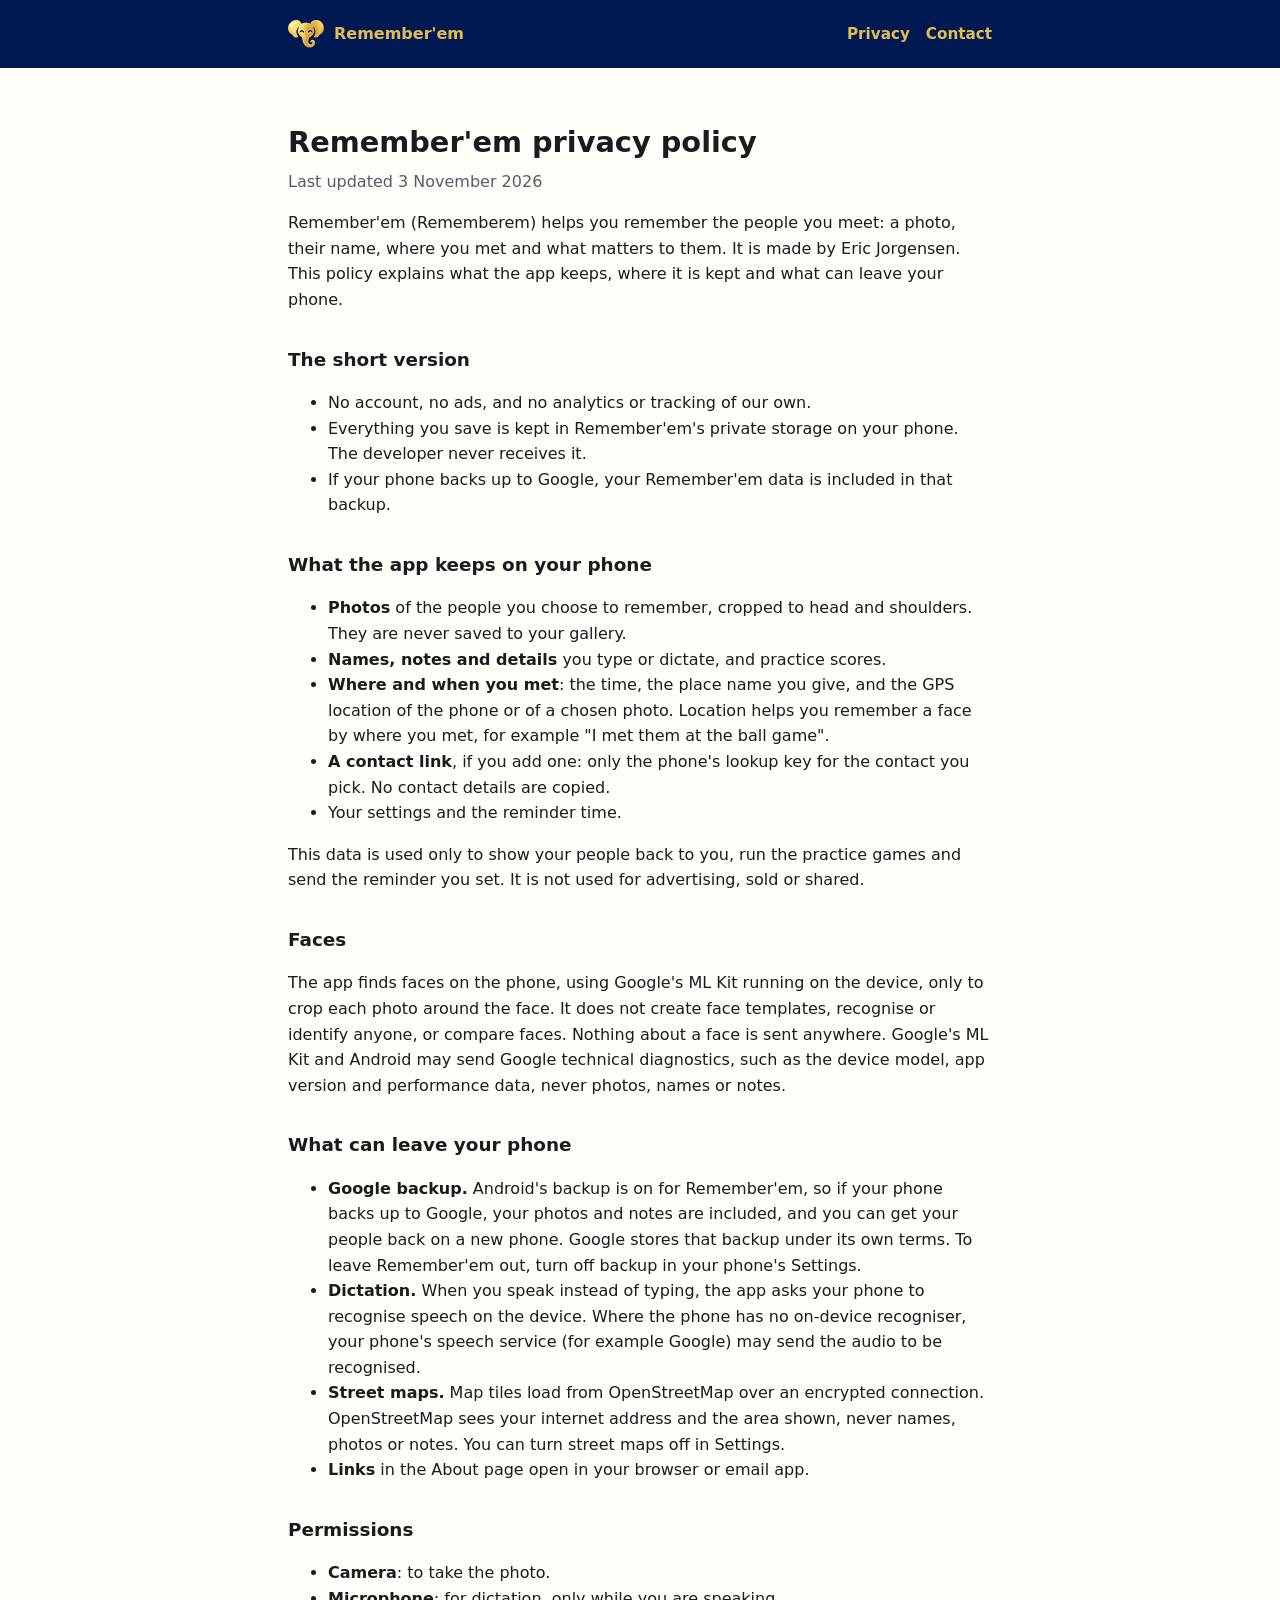
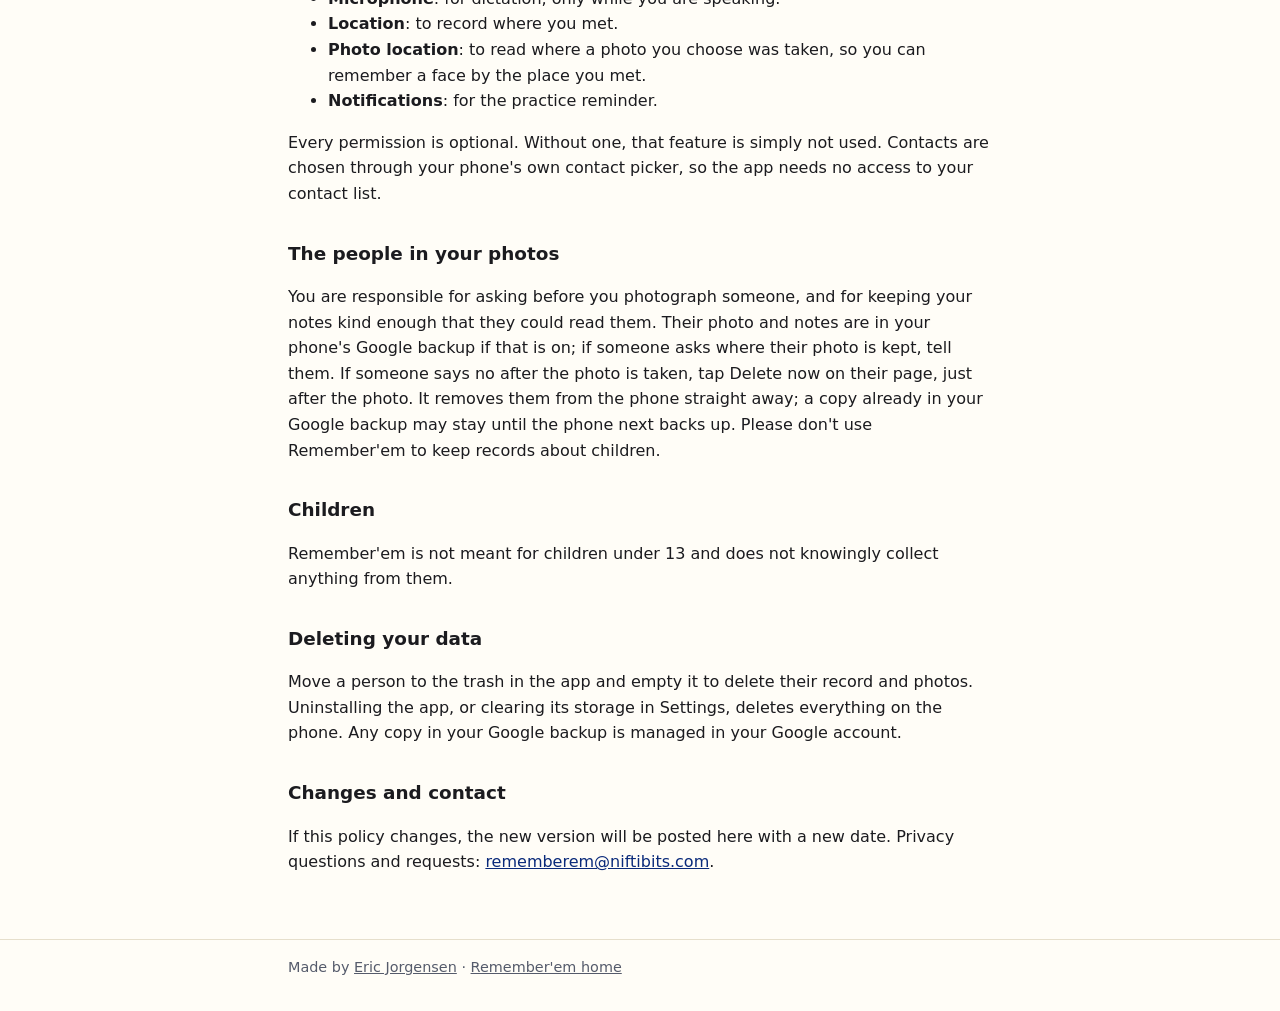
==== site/privacy.html @ 1df14024 "Play Store fixes rounds 1-2, ship check, money pass, website Prepares Rememberem for a first Play St" ====
<!doctype html>
<html lang="en">
<head>
<meta charset="utf-8">
<meta name="viewport" content="width=device-width, initial-scale=1">
<title>Remember'em privacy policy</title>
<link rel="icon" href="images/favicon.png">
<link rel="stylesheet" href="style.css">
</head>
<body>
<header class="site">
  <div class="wrap">
    <a class="brand" href="./"><img src="images/favicon.png" alt="">Remember'em</a>
    <nav>
      <a href="privacy.html">Privacy</a>
      <a href="mailto:rememberem@niftibits.com">Contact</a>
    </nav>
  </div>
</header>

<main class="policy">
<div class="wrap">
<h1>Remember'em privacy policy</h1>
<p class="updated">Last updated 3 November 2026</p>

<p>Remember'em (Rememberem) helps you remember the people you meet: a photo,
their name, where you met and what matters to them. It is made by Eric
Jorgensen. This policy explains what the app keeps, where it is kept and what
can leave your phone.</p>

<h2>The short version</h2>
<ul>
  <li>No account, no ads, and no analytics or tracking of our own.</li>
  <li>Everything you save is kept in Remember'em's private storage on your
    phone. The developer never receives it.</li>
  <li>If your phone backs up to Google, your Remember'em data is included in
    that backup.</li>
</ul>

<h2>What the app keeps on your phone</h2>
<ul>
  <li><strong>Photos</strong> of the people you choose to remember, cropped
    to head and shoulders. They are never saved to your gallery.</li>
  <li><strong>Names, notes and details</strong> you type or dictate, and
    practice scores.</li>
  <li><strong>Where and when you met</strong>: the time, the place name you
    give, and the GPS location of the phone or of a chosen photo. Location
    helps you remember a face by where you met, for example "I met them at
    the ball game".</li>
  <li><strong>A contact link</strong>, if you add one: only the phone's
    lookup key for the contact you pick. No contact details are copied.</li>
  <li>Your settings and the reminder time.</li>
</ul>
<p>This data is used only to show your people back to you, run the practice
games and send the reminder you set. It is not used for advertising, sold or
shared.</p>

<h2>Faces</h2>
<p>The app finds faces on the phone, using Google's ML Kit running on the
device, only to crop each photo around the face. It does not create face
templates, recognise or identify anyone, or compare faces. Nothing about a
face is sent anywhere. Google's ML Kit and Android may send Google technical
diagnostics, such as the device model, app version and performance data,
never photos, names or notes.</p>

<h2>What can leave your phone</h2>
<ul>
  <li><strong>Google backup.</strong> Android's backup is on for Remember'em,
    so if your phone backs up to Google, your photos and notes are included,
    and you can get your people back on a new phone. Google stores that
    backup under its own terms. To leave Remember'em out, turn off backup in
    your phone's Settings.</li>
  <li><strong>Dictation.</strong> When you speak instead of typing, the app
    asks your phone to recognise speech on the device. Where the phone has
    no on-device recogniser, your phone's speech service (for example
    Google) may send the audio to be recognised.</li>
  <li><strong>Street maps.</strong> Map tiles load from OpenStreetMap over an
    encrypted connection. OpenStreetMap sees your internet address and the
    area shown, never names, photos or notes. You can turn street maps off
    in Settings.</li>
  <li><strong>Links</strong> in the About page open in your browser or email
    app.</li>
</ul>

<h2>Permissions</h2>
<ul>
  <li><strong>Camera</strong>: to take the photo.</li>
  <li><strong>Microphone</strong>: for dictation, only while you are
    speaking.</li>
  <li><strong>Location</strong>: to record where you met.</li>
  <li><strong>Photo location</strong>: to read where a photo you choose was
    taken, so you can remember a face by the place you met.</li>
  <li><strong>Notifications</strong>: for the practice reminder.</li>
</ul>
<p>Every permission is optional. Without one, that feature is simply not
used. Contacts are chosen through your phone's own contact picker, so the
app needs no access to your contact list.</p>

<h2>The people in your photos</h2>
<p>You are responsible for asking before you photograph someone, and for
keeping your notes kind enough that they could read them. Their photo and
notes are in your phone's Google backup if that is on; if someone asks where
their photo is kept, tell them. If someone says no after the photo is taken,
tap Delete now on their page, just after the photo. It removes them from
the phone straight away; a copy already in your Google backup may stay
until the phone next backs up. Please don't use Remember'em
to keep records about children.</p>

<h2>Children</h2>
<p>Remember'em is not meant for children under 13 and does not knowingly
collect anything from them.</p>

<h2>Deleting your data</h2>
<p>Move a person to the trash in the app and empty it to delete their
record and photos. Uninstalling the app, or clearing its storage in
Settings, deletes everything on the phone. Any copy in your Google backup is
managed in your Google account.</p>

<h2>Changes and contact</h2>
<p>If this policy changes, the new version will be posted here with a new
date. Privacy questions and requests:
<a href="mailto:rememberem@niftibits.com">rememberem@niftibits.com</a>.</p>
</div>
</main>

<footer>
  <div class="wrap">
    Made by <a href="https://ericjorgensen.com">Eric Jorgensen</a> ·
    <a href="./">Remember'em home</a>
  </div>
</footer>
</body>
</html>
---- site/style.css ----
:root {
  --navy: #0a2a7a;
  --deep-navy: #001952;
  --gold: #e4bc52;
  --pale-gold: #fff3d6;
  --text: #1b1b1f;
  --muted: #555b6b;
  --page: #fffdf7;
  --card: #ffffff;
  --rule: #e6dfcc;
  --link: #0a2a7a;
}

@media (prefers-color-scheme: dark) {
  :root {
    --text: #ecebe6;
    --muted: #b2b5c0;
    --page: #0d1220;
    --card: #151c2e;
    --rule: #2a3350;
    --link: #f0cf74;
  }
}

* { box-sizing: border-box; }

body {
  margin: 0;
  font-family: system-ui, -apple-system, "Segoe UI", Roboto, sans-serif;
  line-height: 1.6;
  color: var(--text);
  background: var(--page);
}

a { color: var(--link); }

.wrap { max-width: 46rem; margin: 0 auto; padding: 0 16px; }

header.site {
  background: var(--deep-navy);
  color: var(--pale-gold);
}
header.site .wrap {
  display: flex;
  flex-wrap: wrap;
  align-items: center;
  gap: 12px;
  padding-top: 12px;
  padding-bottom: 12px;
}
header.site a { color: var(--gold); text-decoration: none; font-weight: 600; }
header.site .brand { display: inline-flex; align-items: center; gap: 10px; }
header.site img { width: 36px; height: 36px; }
header.site nav { margin-left: auto; display: flex; gap: 16px; font-size: .95rem; }
header.site nav a { min-height: 44px; display: inline-flex; align-items: center; }

.hero {
  background: var(--navy);
  color: var(--pale-gold);
  text-align: center;
  padding: 40px 0 48px;
}
.hero img {
  width: 200px;
  height: 200px;
  border-radius: 28px;
  box-shadow: 0 8px 24px rgba(0, 0, 0, .35);
}
.hero h1 { color: var(--gold); font-size: 2.4rem; margin: 24px 0 4px; letter-spacing: .01em; }
.hero p { font-size: 1.2rem; margin: 0; }
.hero .soon { margin-top: 20px; font-size: .95rem; opacity: .85; }

main { padding: 32px 0 48px; }
main h2 { font-size: 1.3rem; margin: 32px 0 8px; }
main h2:first-child { margin-top: 0; }

.steps { display: grid; gap: 12px; grid-template-columns: 1fr; padding: 0; list-style: none; }
@media (min-width: 640px) { .steps { grid-template-columns: repeat(3, 1fr); } }
.steps li {
  background: var(--card);
  border: 1px solid var(--rule);
  border-radius: 12px;
  padding: 16px;
}
.steps strong { display: block; margin-bottom: 4px; }

.note {
  border-left: 4px solid var(--gold);
  background: var(--card);
  padding: 12px 16px;
  border-radius: 0 8px 8px 0;
}

footer {
  border-top: 1px solid var(--rule);
  color: var(--muted);
  font-size: .9rem;
  padding: 16px 0 32px;
}
footer a { color: var(--muted); }

/* Policy pages */
.policy h1 { font-size: 1.8rem; margin-bottom: .2rem; }
.policy .updated { color: var(--muted); margin-top: 0; }
.policy h2 { font-size: 1.15rem; margin-top: 2rem; }
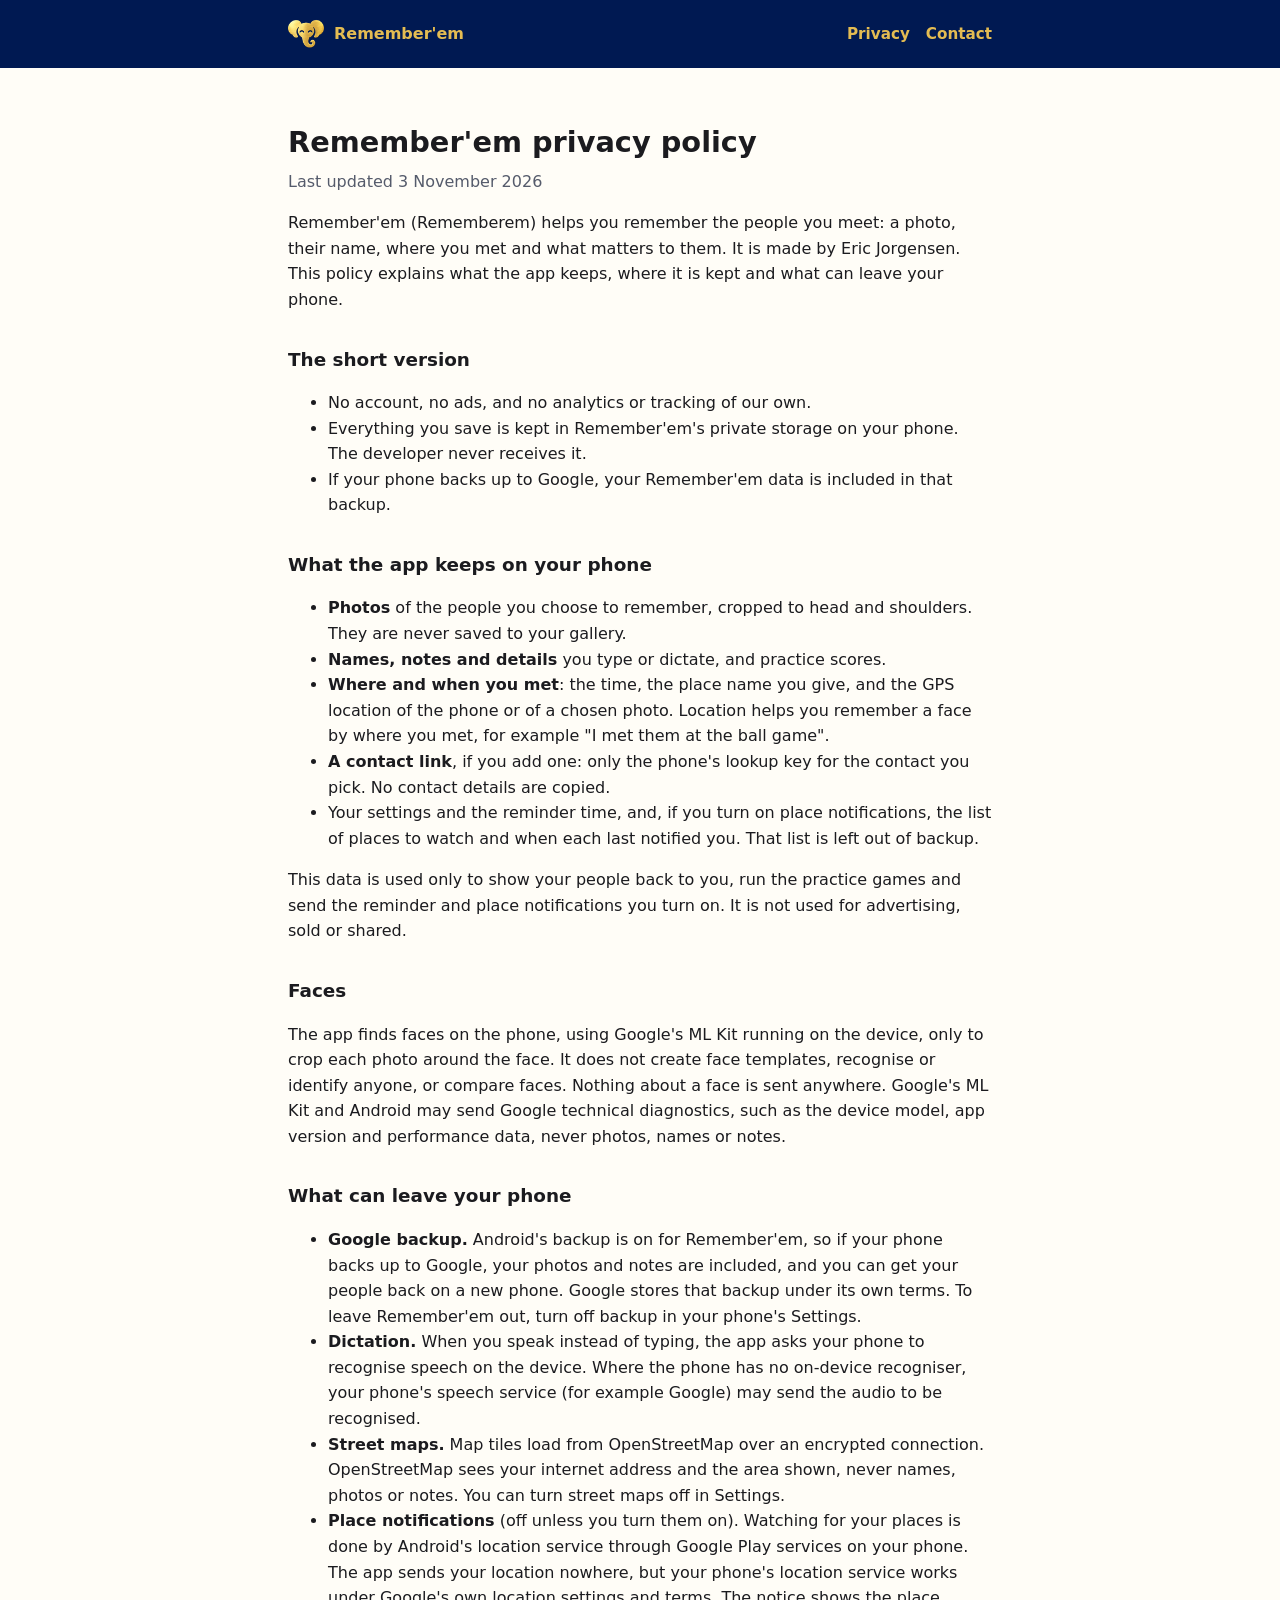
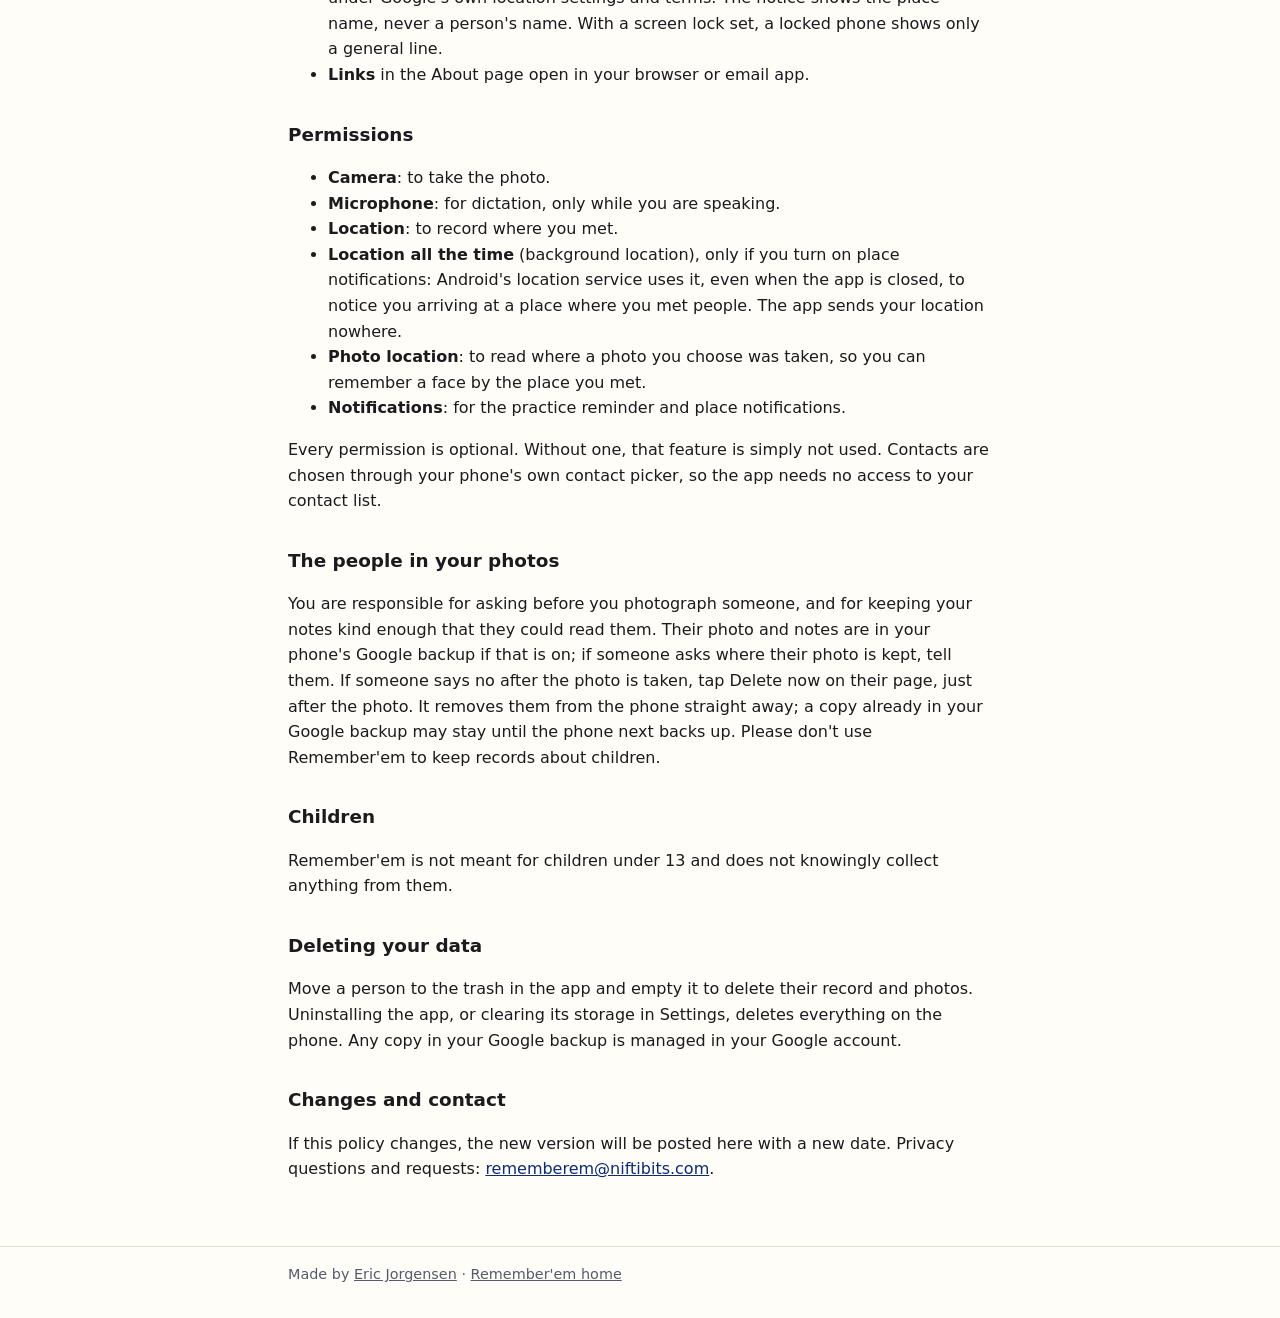
==== commit f5bec9d8: "Story 21: place notifications on arrival (Android) Adds an opt-in notice when Fred arrives at a plac" ====
--- a/site/privacy.html
+++ b/site/privacy.html
@@ -49,10 +49,13 @@
     the ball game".</li>
   <li><strong>A contact link</strong>, if you add one: only the phone's
     lookup key for the contact you pick. No contact details are copied.</li>
-  <li>Your settings and the reminder time.</li>
+  <li>Your settings and the reminder time, and, if you turn on place
+    notifications, the list of places to watch and when each last notified
+    you. That list is left out of backup.</li>
 </ul>
 <p>This data is used only to show your people back to you, run the practice
-games and send the reminder you set. It is not used for advertising, sold or
+games and send the reminder and place notifications you turn on. It is not
+used for advertising, sold or
 shared.</p>
 
 <h2>Faces</h2>
@@ -78,6 +81,13 @@
     encrypted connection. OpenStreetMap sees your internet address and the
     area shown, never names, photos or notes. You can turn street maps off
     in Settings.</li>
+  <li><strong>Place notifications</strong> (off unless you turn them on).
+    Watching for your places is done by Android's location service through
+    Google Play services on your phone. The app sends your location nowhere,
+    but your phone's location service works under Google's own location
+    settings and terms. The notice shows the place name, never a person's
+    name. With a screen lock set, a locked phone shows only a general
+    line.</li>
   <li><strong>Links</strong> in the About page open in your browser or email
     app.</li>
 </ul>
@@ -88,9 +98,14 @@
   <li><strong>Microphone</strong>: for dictation, only while you are
     speaking.</li>
   <li><strong>Location</strong>: to record where you met.</li>
+  <li><strong>Location all the time</strong> (background location), only if
+    you turn on place notifications: Android's location service uses it,
+    even when the app is closed, to notice you arriving at a place where you
+    met people. The app sends your location nowhere.</li>
   <li><strong>Photo location</strong>: to read where a photo you choose was
     taken, so you can remember a face by the place you met.</li>
-  <li><strong>Notifications</strong>: for the practice reminder.</li>
+  <li><strong>Notifications</strong>: for the practice reminder and place
+    notifications.</li>
 </ul>
 <p>Every permission is optional. Without one, that feature is simply not
 used. Contacts are chosen through your phone's own contact picker, so the
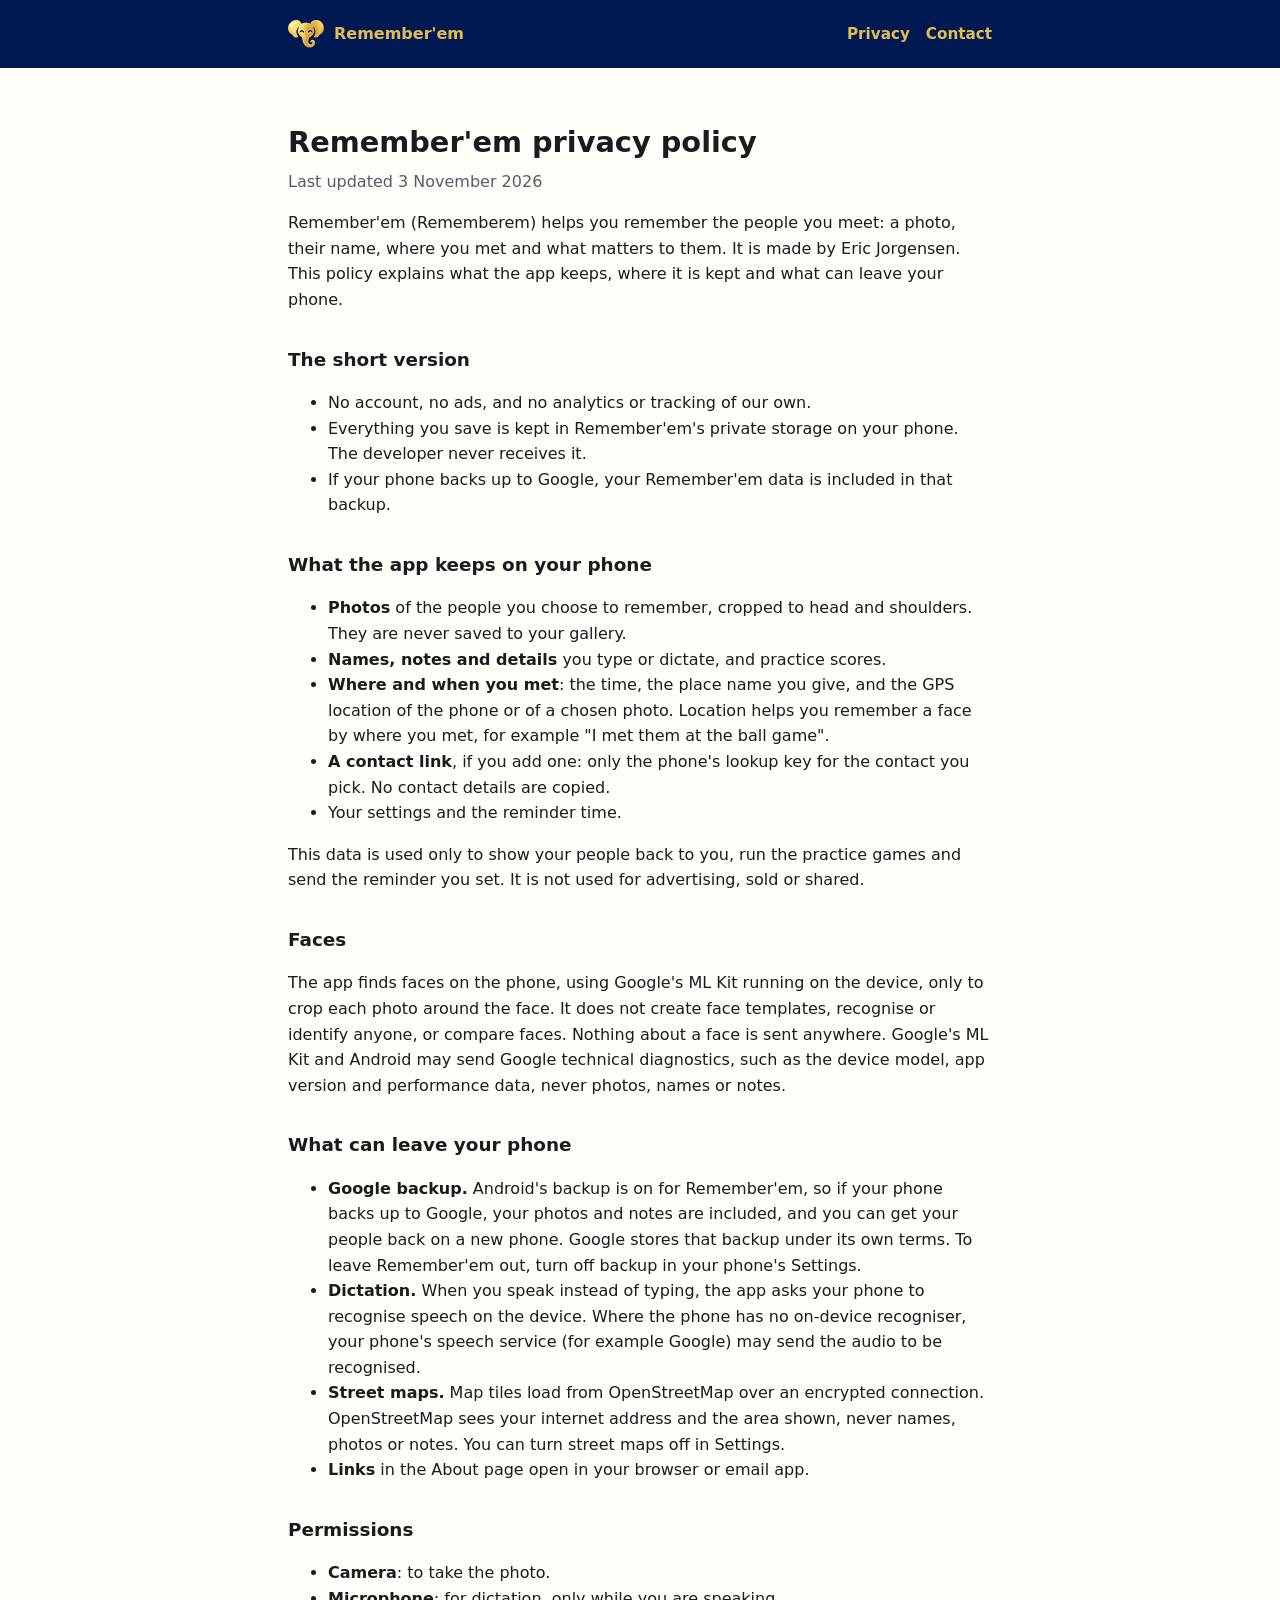
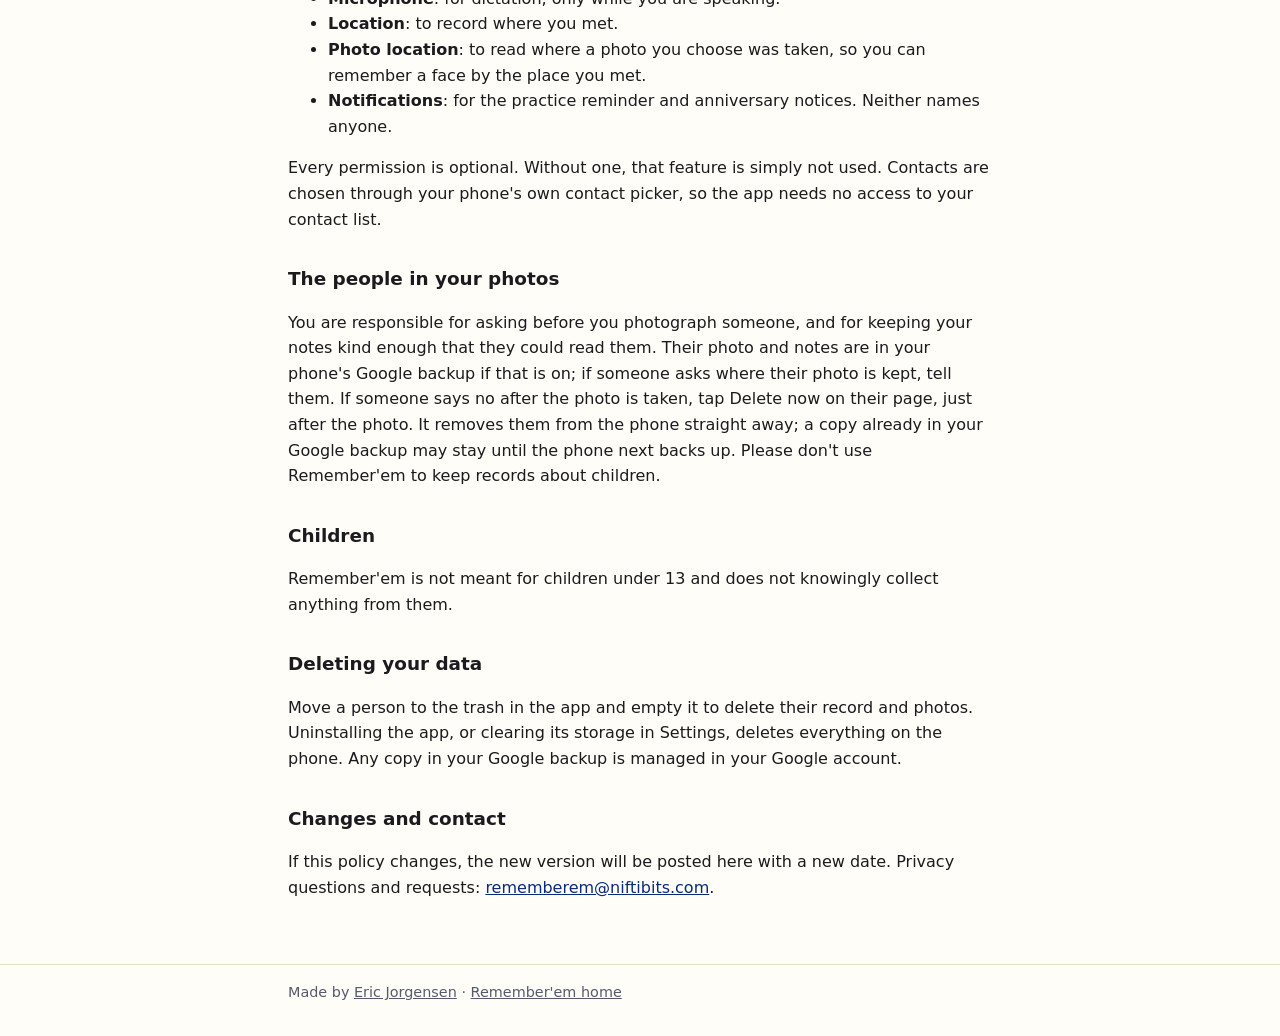
==== commit b202772b: "Story 21: anniversary notices Every day with an anniversary in the coming week (that day to a week l" ====
--- a/site/privacy.html
+++ b/site/privacy.html
@@ -49,13 +49,10 @@
     the ball game".</li>
   <li><strong>A contact link</strong>, if you add one: only the phone's
     lookup key for the contact you pick. No contact details are copied.</li>
-  <li>Your settings and the reminder time, and, if you turn on place
-    notifications, the list of places to watch and when each last notified
-    you. That list is left out of backup.</li>
+  <li>Your settings and the reminder time.</li>
 </ul>
 <p>This data is used only to show your people back to you, run the practice
-games and send the reminder and place notifications you turn on. It is not
-used for advertising, sold or
+games and send the reminder you set. It is not used for advertising, sold or
 shared.</p>
 
 <h2>Faces</h2>
@@ -81,13 +78,6 @@
     encrypted connection. OpenStreetMap sees your internet address and the
     area shown, never names, photos or notes. You can turn street maps off
     in Settings.</li>
-  <li><strong>Place notifications</strong> (off unless you turn them on).
-    Watching for your places is done by Android's location service through
-    Google Play services on your phone. The app sends your location nowhere,
-    but your phone's location service works under Google's own location
-    settings and terms. The notice shows the place name, never a person's
-    name. With a screen lock set, a locked phone shows only a general
-    line.</li>
   <li><strong>Links</strong> in the About page open in your browser or email
     app.</li>
 </ul>
@@ -98,14 +88,10 @@
   <li><strong>Microphone</strong>: for dictation, only while you are
     speaking.</li>
   <li><strong>Location</strong>: to record where you met.</li>
-  <li><strong>Location all the time</strong> (background location), only if
-    you turn on place notifications: Android's location service uses it,
-    even when the app is closed, to notice you arriving at a place where you
-    met people. The app sends your location nowhere.</li>
   <li><strong>Photo location</strong>: to read where a photo you choose was
     taken, so you can remember a face by the place you met.</li>
-  <li><strong>Notifications</strong>: for the practice reminder and place
-    notifications.</li>
+  <li><strong>Notifications</strong>: for the practice reminder and
+    anniversary notices. Neither names anyone.</li>
 </ul>
 <p>Every permission is optional. Without one, that feature is simply not
 used. Contacts are chosen through your phone's own contact picker, so the
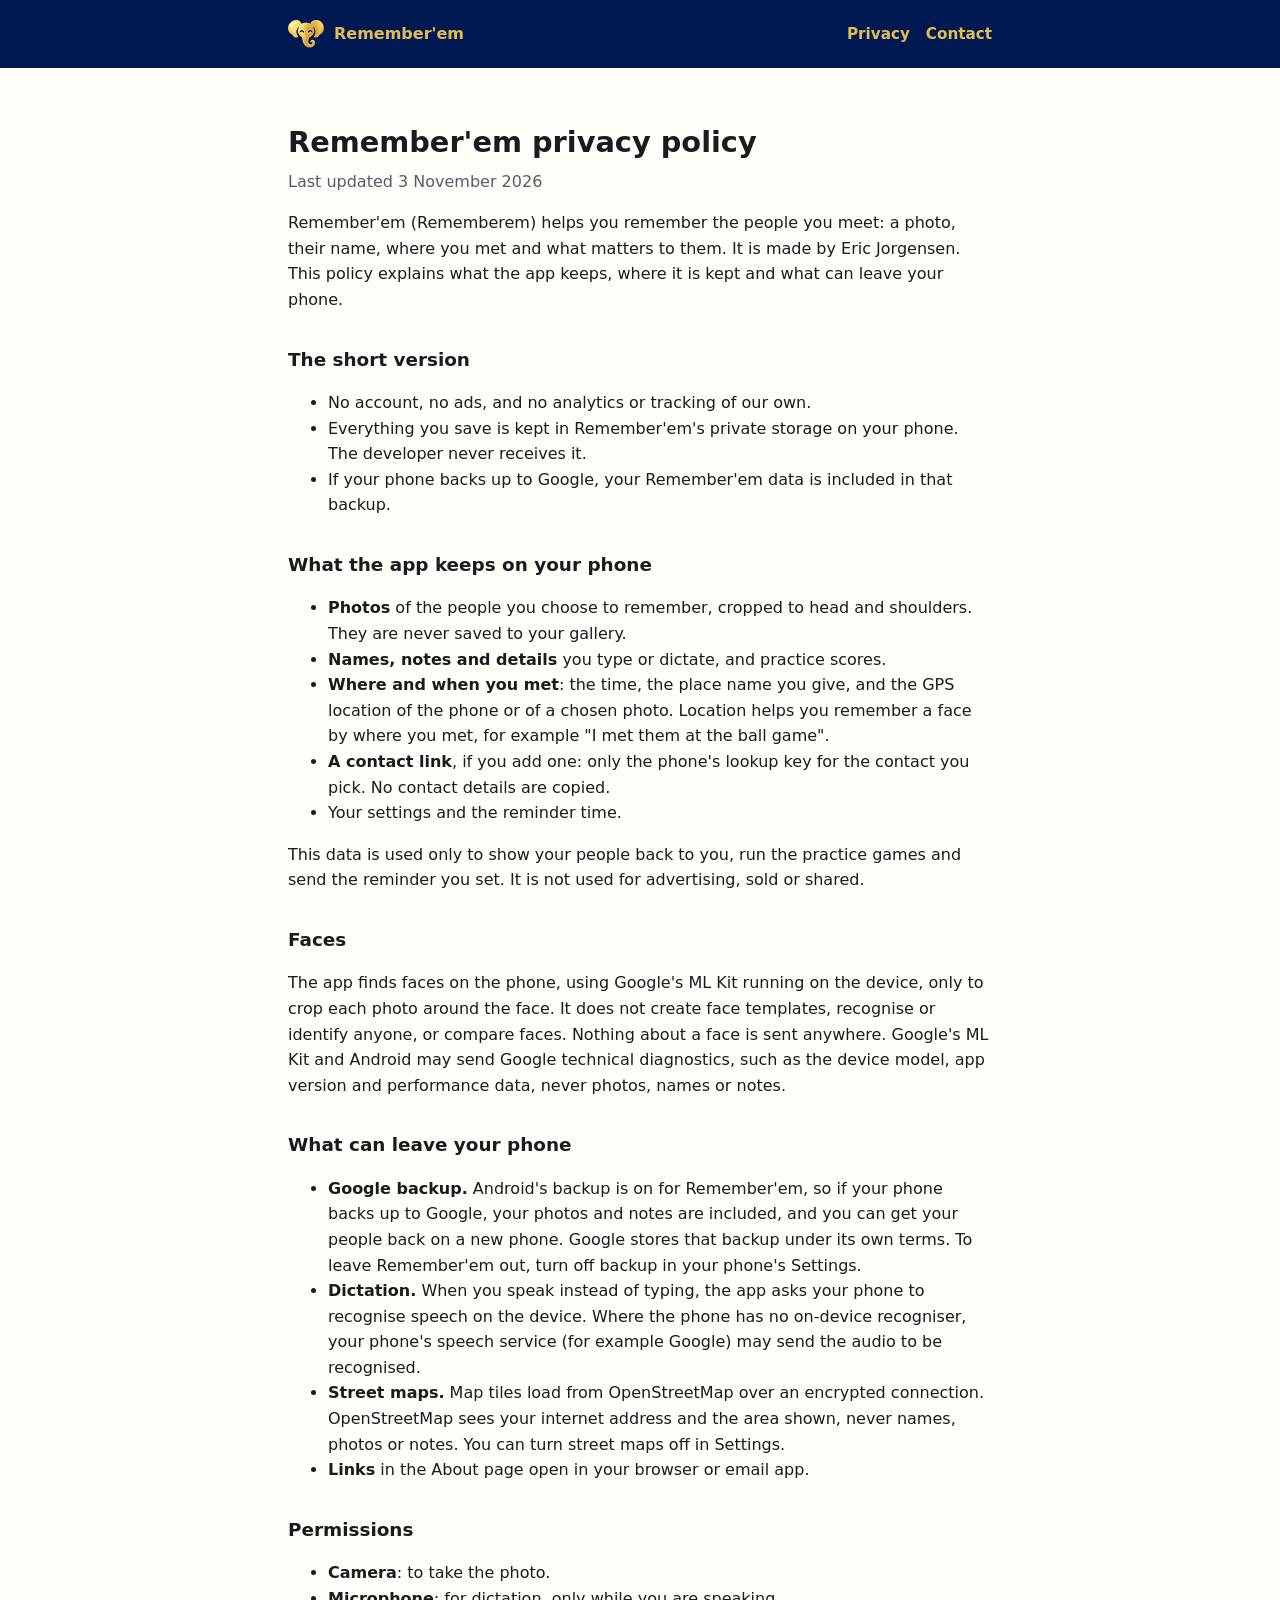
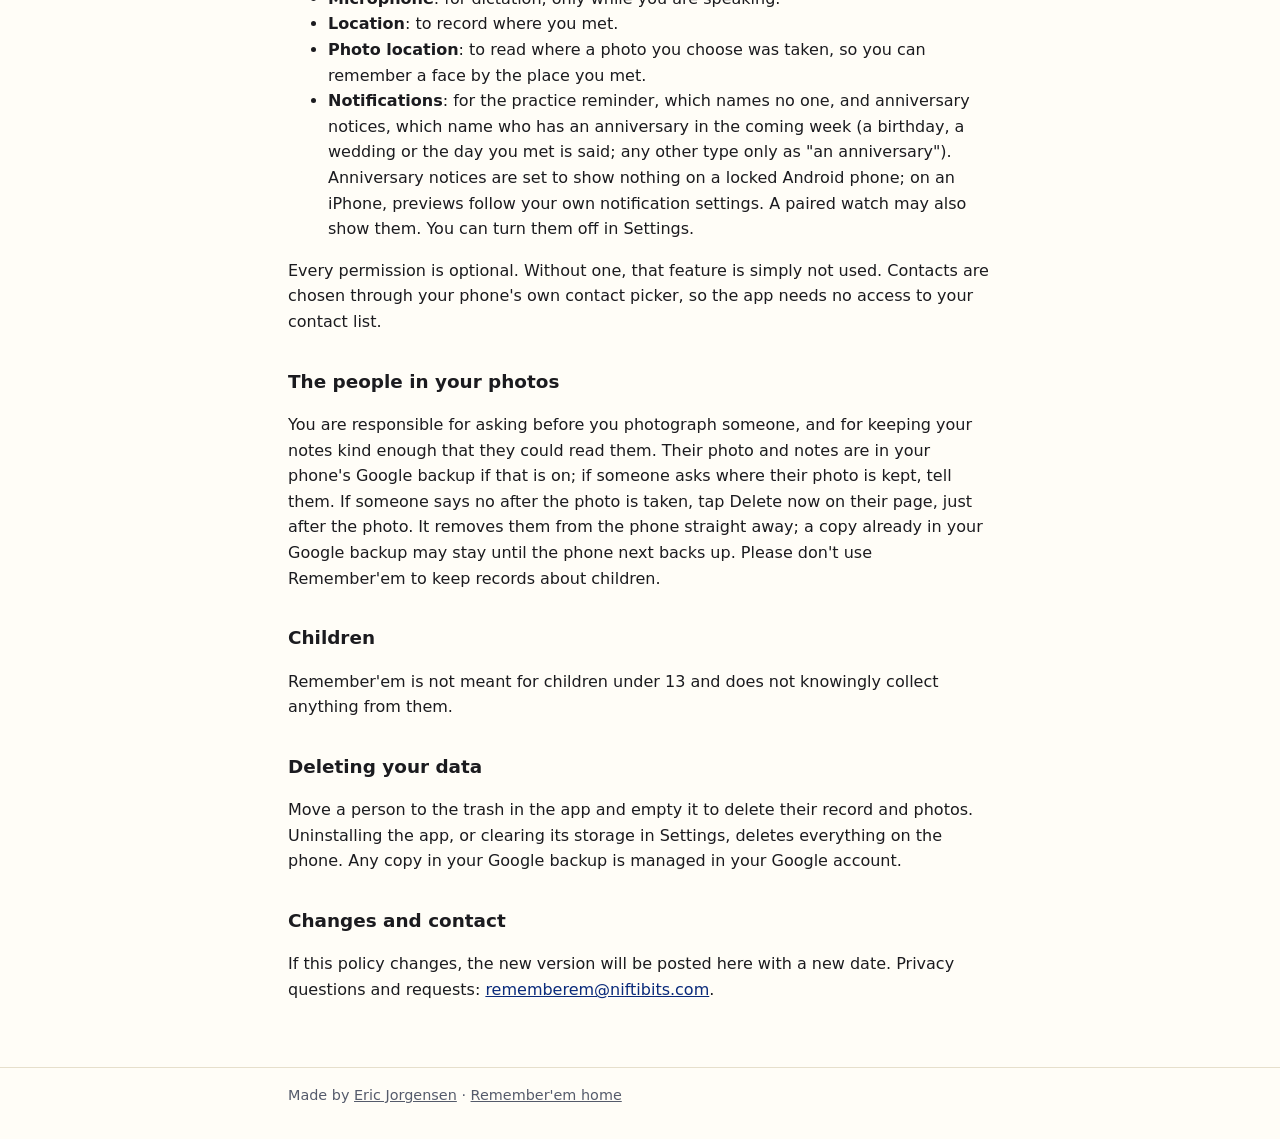
==== commit 4b4e55e6: "Story 29: anniversary notices name people; debug controls on About Anniversary notices now say who, " ====
--- a/site/privacy.html
+++ b/site/privacy.html
@@ -90,8 +90,13 @@
   <li><strong>Location</strong>: to record where you met.</li>
   <li><strong>Photo location</strong>: to read where a photo you choose was
     taken, so you can remember a face by the place you met.</li>
-  <li><strong>Notifications</strong>: for the practice reminder and
-    anniversary notices. Neither names anyone.</li>
+  <li><strong>Notifications</strong>: for the practice reminder, which
+    names no one, and anniversary notices, which name who has an
+    anniversary in the coming week (a birthday, a wedding or the day you met
+    is said; any other type only as "an anniversary"). Anniversary notices
+    are set to show nothing on a locked Android phone; on an iPhone,
+    previews follow your own notification settings. A paired watch may also
+    show them. You can turn them off in Settings.</li>
 </ul>
 <p>Every permission is optional. Without one, that feature is simply not
 used. Contacts are chosen through your phone's own contact picker, so the
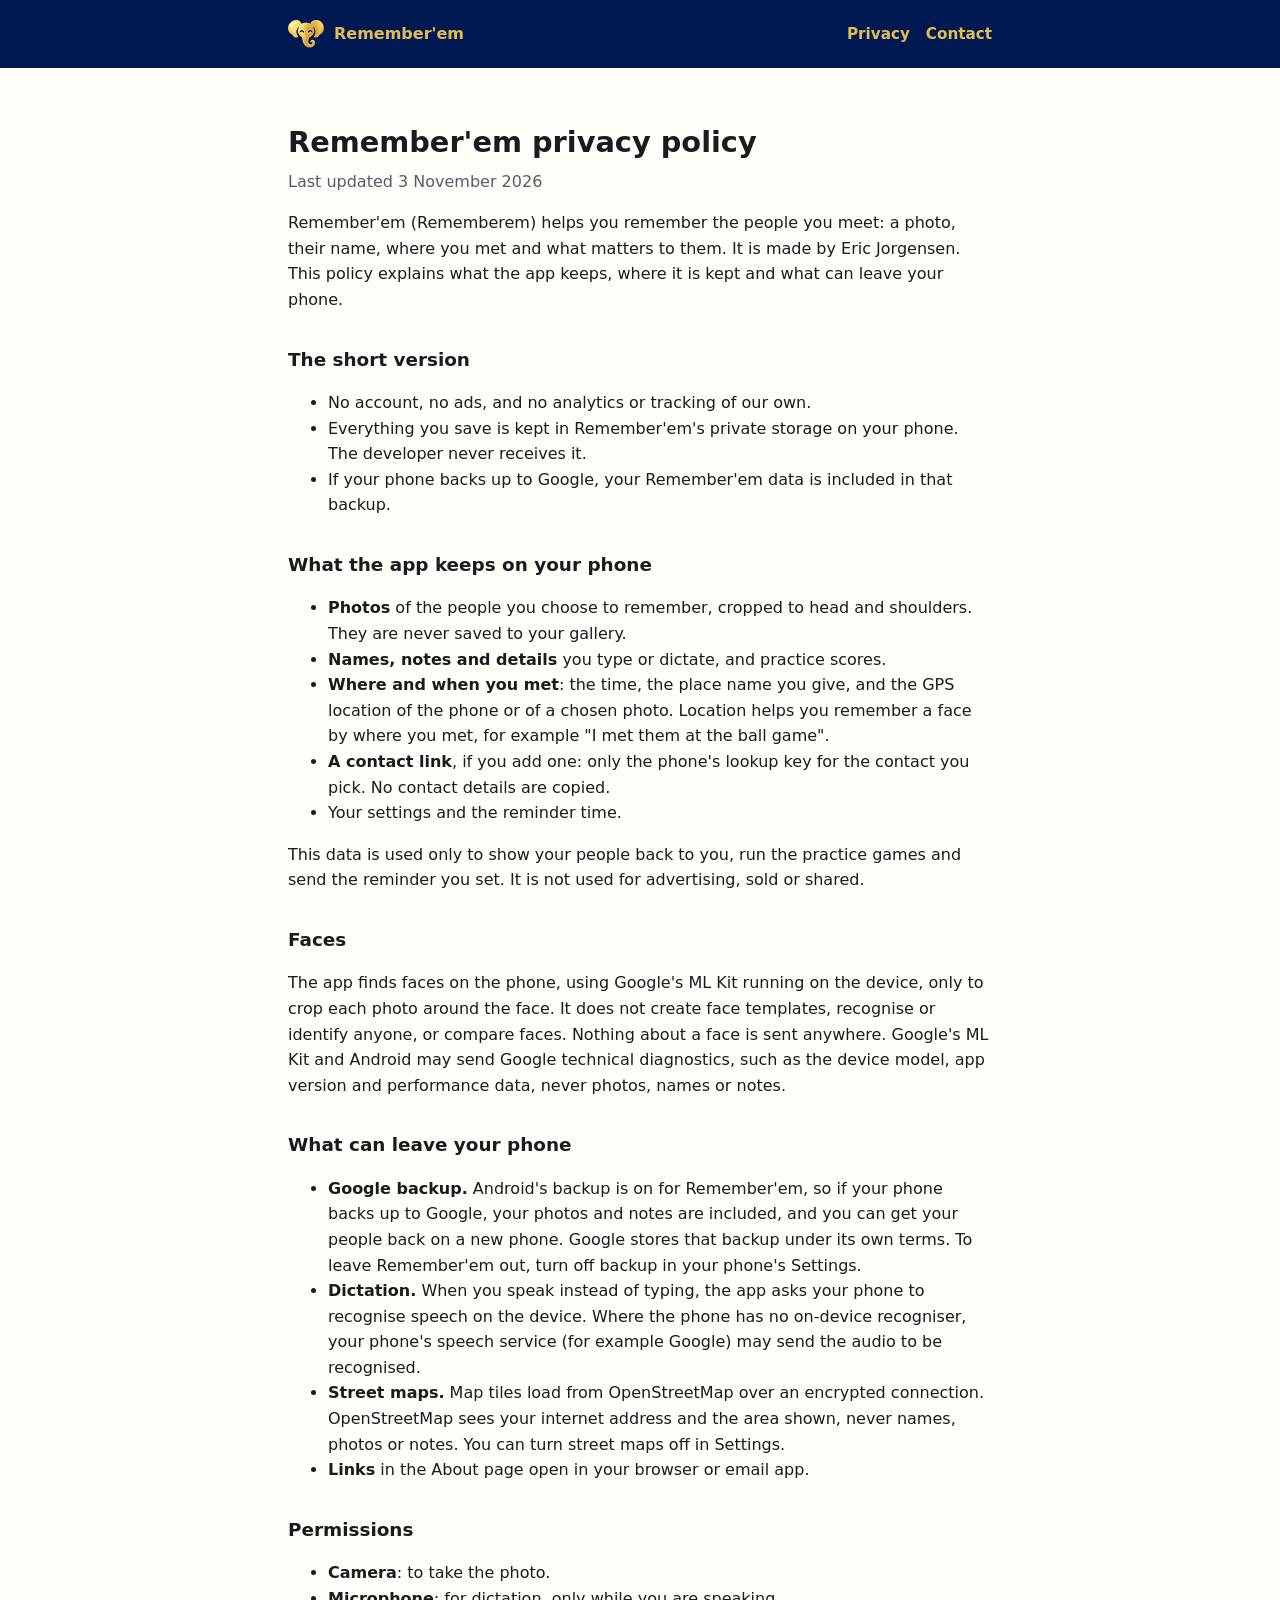
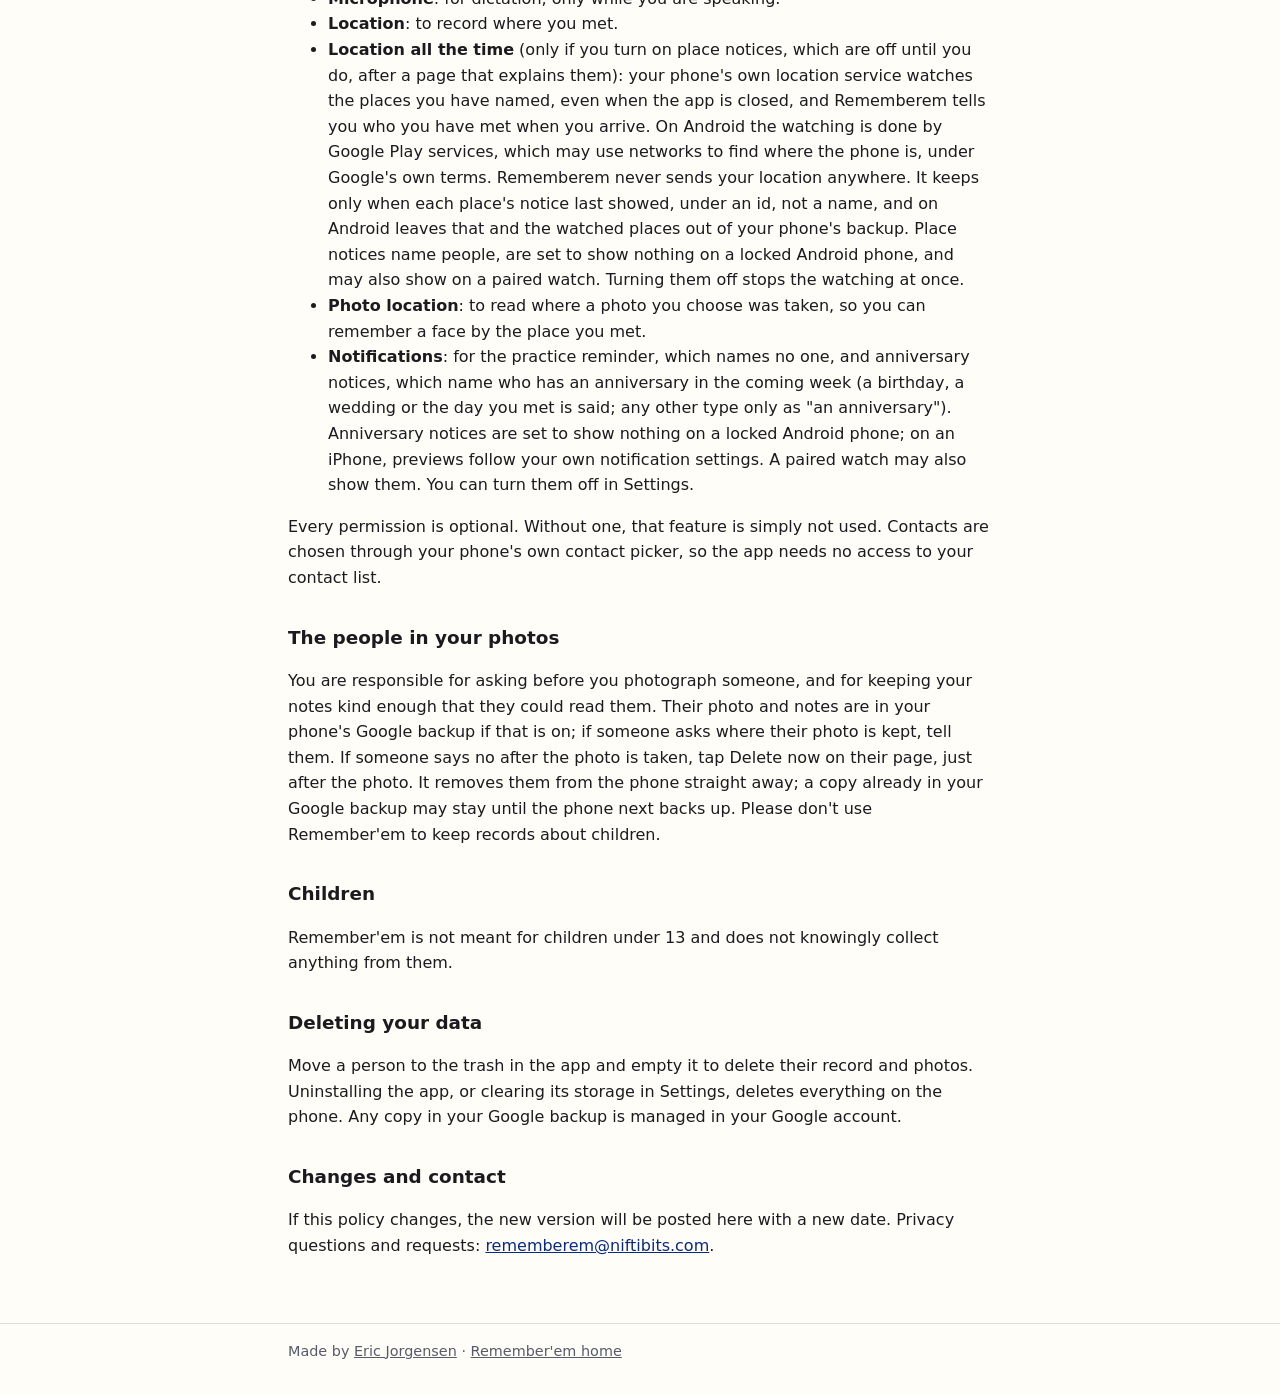
==== commit 8f1f4afc: "Story 30: place notices on arriving where you've met people A "Place notices" switch (Settings > Rem" ====
--- a/site/privacy.html
+++ b/site/privacy.html
@@ -88,6 +88,19 @@
   <li><strong>Microphone</strong>: for dictation, only while you are
     speaking.</li>
   <li><strong>Location</strong>: to record where you met.</li>
+  <li><strong>Location all the time</strong> (only if you turn on place
+    notices, which are off until you do, after a page that explains them):
+    your phone's own location service watches the places you have named,
+    even when the app is closed, and Rememberem tells you who you have met
+    when you arrive. On Android the watching is done by Google Play
+    services, which may use networks to find where the phone is, under
+    Google's own terms. Rememberem never sends your location anywhere. It
+    keeps only when each place's notice last showed, under an id, not a
+    name, and on Android leaves that and the watched places out of your
+    phone's backup.
+    Place notices name people, are set to show nothing on a locked Android
+    phone, and may also show on a paired watch. Turning them off stops the
+    watching at once.</li>
   <li><strong>Photo location</strong>: to read where a photo you choose was
     taken, so you can remember a face by the place you met.</li>
   <li><strong>Notifications</strong>: for the practice reminder, which
